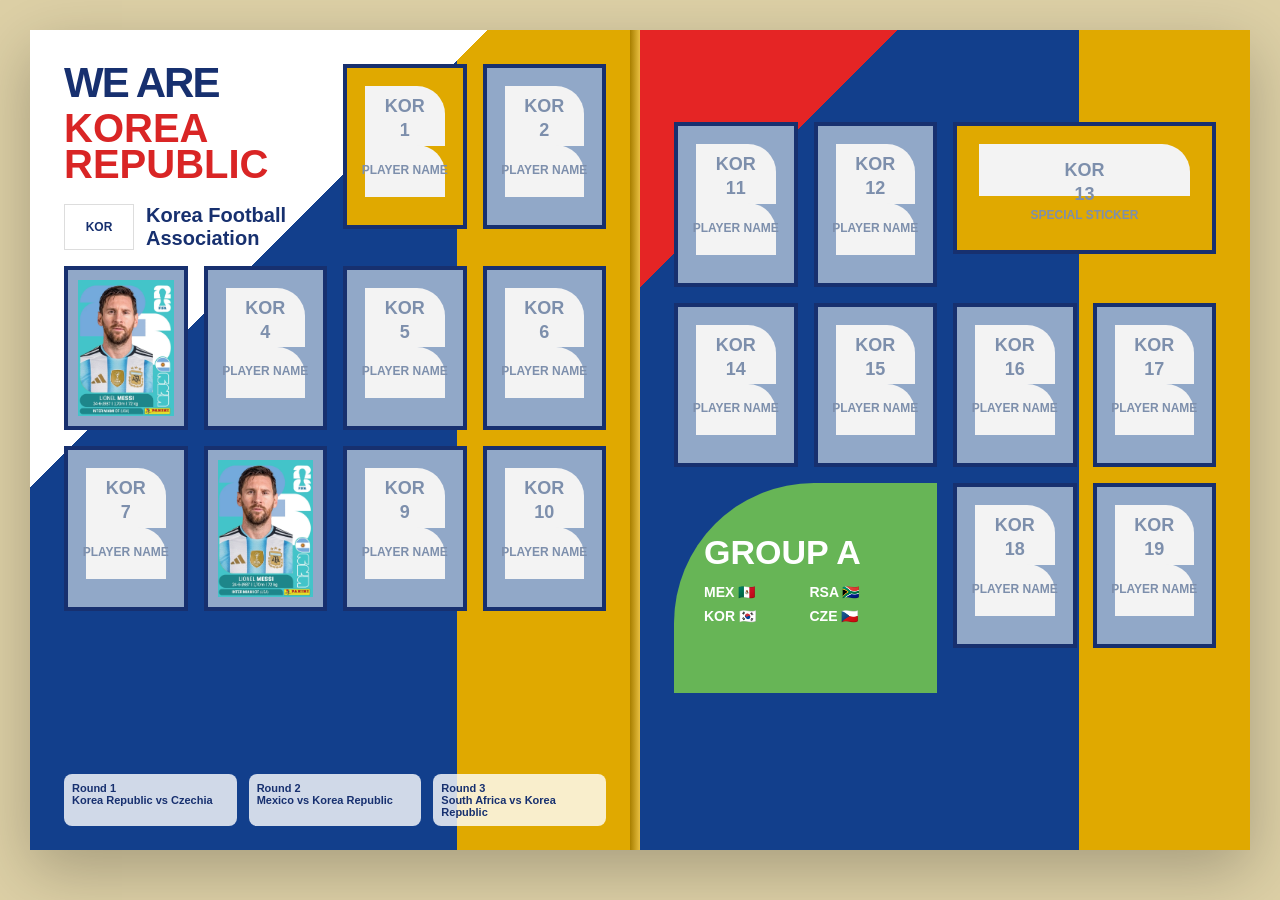
==== team-layout-test.html @ 1a8ede57 "adjust team layout test" ====
<!DOCTYPE html>
<html lang="es">
<head>
<meta charset="UTF-8">
<meta name="viewport" content="width=device-width, initial-scale=1.0">
<title>Team Layout Test</title>

<style>
*{
margin:0;
padding:0;
box-sizing:border-box;
}

body{
font-family:Arial, sans-serif;
background:#ddd0a6;
padding:30px;
}

.album-test{
max-width:1400px;
margin:auto;
background:#123f8c;
display:grid;
grid-template-columns:1fr 1fr;
min-height:820px;
box-shadow:0 20px 60px rgba(0,0,0,.25);
}

.page{
position:relative;
padding:34px;
overflow:hidden;
}

.left-page{
background:
linear-gradient(135deg,#ffffff 0 32%, transparent 32%),
linear-gradient(90deg,#123f8c 0 70%,#e0a900 70%);
}

.right-page{
background:
linear-gradient(135deg,#e52525 0 18%, transparent 18%),
linear-gradient(90deg,#123f8c 0 72%,#e0a900 72%);
}

.left-page .stickers-grid{
position:relative;
z-index:2;
display:grid;
grid-template-columns:repeat(4,1fr);
grid-template-areas:
"header header s1 s2"
"s3 s4 s5 s6"
"s7 s8 s9 s10";
gap:16px;
}

.right-page .stickers-grid{
position:relative;
z-index:2;
display:grid;
grid-template-columns:repeat(4,1fr);
grid-template-areas:
"s11 s12 special special"
"s14 s15 s16 s17"
"group group s18 s19";
gap:16px;
margin-top:58px;
}

.team-header{
grid-area:header;
position:relative;
z-index:2;
align-self:center;
padding-right:10px;
}

.kicker{
font-size:42px;
font-weight:900;
color:#17306f;
letter-spacing:-2px;
line-height:.9;
}

.country-name{
font-size:40px;
font-weight:900;
color:#d92525;
line-height:.9;
text-transform:uppercase;
margin-top:8px;
}

.association{
display:flex;
align-items:center;
gap:12px;
margin-top:22px;
font-size:20px;
font-weight:800;
color:#17306f;
}

.flag{
width:70px;
height:46px;
background:white;
border:1px solid #ddd;
display:flex;
align-items:center;
justify-content:center;
font-size:12px;
font-weight:bold;
}

.slot{
aspect-ratio:3/4;
background:#91a8c8;
border:4px solid #17306f;
position:relative;
padding:10px;
display:flex;
align-items:center;
justify-content:center;
overflow:hidden;
}

.slot.gold{
background:#e0a900;
}

.slot.empty::before{
content:"";
position:absolute;
top:18px;
left:18px;
right:18px;
height:38%;
background:#f3f3f3;
border-radius:0 28px 0 0;
}

.slot.empty::after{
content:"";
position:absolute;
left:18px;
right:18px;
bottom:28px;
height:33%;
background:#f3f3f3;
border-radius:0 28px 0 0;
}

.slot-horizontal{
aspect-ratio:2/1;
}

.slot-horizontal.empty::before{
top:18px;
left:22px;
right:22px;
height:42%;
}

.slot-horizontal.empty::after{
display:none;
}

.code{
position:absolute;
top:28px;
left:0;
right:0;
text-align:center;
font-weight:900;
color:#7d8fac;
font-size:18px;
z-index:2;
}

.number{
position:absolute;
top:52px;
left:0;
right:0;
text-align:center;
font-weight:900;
color:#7d8fac;
font-size:18px;
z-index:2;
}

.name{
position:absolute;
bottom:48px;
left:0;
right:0;
text-align:center;
font-size:12px;
font-weight:800;
color:#7d8fac;
z-index:2;
text-transform:uppercase;
}

.slot-horizontal .code{
top:34px;
}

.slot-horizontal .number{
top:58px;
}

.slot-horizontal .name{
bottom:28px;
}

.sticker-img{
width:100%;
height:100%;
object-fit:cover;
display:block;
}

.group-box{
grid-area:group;
position:relative;
width:100%;
min-height:210px;
background:#67b556;
border-radius:140px 0 0 0;
padding:50px 30px 25px;
color:white;
z-index:2;
align-self:end;
}

.group-box h3{
font-size:34px;
font-weight:900;
margin-bottom:12px;
}

.group-teams{
display:grid;
grid-template-columns:1fr 1fr;
gap:8px;
font-weight:bold;
font-size:14px;
}

.match-strip{
position:absolute;
left:34px;
right:34px;
bottom:24px;
display:grid;
grid-template-columns:repeat(3,1fr);
gap:12px;
z-index:2;
}

.match-card{
background:rgba(255,255,255,.8);
border-radius:8px;
padding:8px;
font-size:11px;
font-weight:bold;
color:#17306f;
}

.spine{
position:absolute;
top:0;
bottom:0;
right:-10px;
width:20px;
background:linear-gradient(90deg,rgba(0,0,0,.25),rgba(255,255,255,.25),rgba(0,0,0,.25));
z-index:5;
}

.slot-1{grid-area:s1;}
.slot-2{grid-area:s2;}
.slot-3{grid-area:s3;}
.slot-4{grid-area:s4;}
.slot-5{grid-area:s5;}
.slot-6{grid-area:s6;}
.slot-7{grid-area:s7;}
.slot-8{grid-area:s8;}
.slot-9{grid-area:s9;}
.slot-10{grid-area:s10;}
.slot-11{grid-area:s11;}
.slot-12{grid-area:s12;}
.slot-13{grid-area:special;}
.slot-14{grid-area:s14;}
.slot-15{grid-area:s15;}
.slot-16{grid-area:s16;}
.slot-17{grid-area:s17;}
.slot-18{grid-area:s18;}
.slot-19{grid-area:s19;}

@media(max-width:900px){
.album-test{
grid-template-columns:1fr;
}

.left-page .stickers-grid,
.right-page .stickers-grid{
grid-template-columns:repeat(2,1fr);
grid-template-areas:none;
}

.team-header,
.group-box,
.slot{
grid-area:auto;
}

.slot-horizontal{
aspect-ratio:3/4;
}

.match-strip{
position:relative;
left:auto;
right:auto;
bottom:auto;
margin-top:30px;
grid-template-columns:1fr;
}
}
</style>
</head>

<body>

<div class="album-test">

<section class="page left-page">

<div class="stickers-grid">

  <div class="team-header">
    <div class="kicker">WE ARE</div>
    <div class="country-name">KOREA REPUBLIC</div>

    <div class="association">
      <div class="flag">KOR</div>
      <div>Korea Football<br>Association</div>
    </div>
  </div>

  <div class="slot gold empty slot-1">
    <div class="code">KOR</div>
    <div class="number">1</div>
    <div class="name">Player Name</div>
  </div>

  <div class="slot empty slot-2">
    <div class="code">KOR</div>
    <div class="number">2</div>
    <div class="name">Player Name</div>
  </div>

  <div class="slot slot-3">
    <img src="assets/img/01.png" class="sticker-img" alt="">
  </div>

  <div class="slot empty slot-4">
    <div class="code">KOR</div>
    <div class="number">4</div>
    <div class="name">Player Name</div>
  </div>

  <div class="slot empty slot-5">
    <div class="code">KOR</div>
    <div class="number">5</div>
    <div class="name">Player Name</div>
  </div>

  <div class="slot empty slot-6">
    <div class="code">KOR</div>
    <div class="number">6</div>
    <div class="name">Player Name</div>
  </div>

  <div class="slot empty slot-7">
    <div class="code">KOR</div>
    <div class="number">7</div>
    <div class="name">Player Name</div>
  </div>

  <div class="slot slot-8">
    <img src="assets/img/01.png" class="sticker-img" alt="">
  </div>

  <div class="slot empty slot-9">
    <div class="code">KOR</div>
    <div class="number">9</div>
    <div class="name">Player Name</div>
  </div>

  <div class="slot empty slot-10">
    <div class="code">KOR</div>
    <div class="number">10</div>
    <div class="name">Player Name</div>
  </div>

</div>

<div class="match-strip">
  <div class="match-card">Round 1<br>Korea Republic vs Czechia</div>
  <div class="match-card">Round 2<br>Mexico vs Korea Republic</div>
  <div class="match-card">Round 3<br>South Africa vs Korea Republic</div>
</div>

<div class="spine"></div>

</section>

<section class="page right-page">

<div class="stickers-grid">

  <div class="slot empty slot-11">
    <div class="code">KOR</div>
    <div class="number">11</div>
    <div class="name">Player Name</div>
  </div>

  <div class="slot empty slot-12">
    <div class="code">KOR</div>
    <div class="number">12</div>
    <div class="name">Player Name</div>
  </div>

  <div class="slot gold empty slot-13 slot-horizontal">
    <div class="code">KOR</div>
    <div class="number">13</div>
    <div class="name">Special Sticker</div>
  </div>

  <div class="slot empty slot-14">
    <div class="code">KOR</div>
    <div class="number">14</div>
    <div class="name">Player Name</div>
  </div>

  <div class="slot empty slot-15">
    <div class="code">KOR</div>
    <div class="number">15</div>
    <div class="name">Player Name</div>
  </div>

  <div class="slot empty slot-16">
    <div class="code">KOR</div>
    <div class="number">16</div>
    <div class="name">Player Name</div>
  </div>

  <div class="slot empty slot-17">
    <div class="code">KOR</div>
    <div class="number">17</div>
    <div class="name">Player Name</div>
  </div>

  <div class="group-box">
    <h3>GROUP A</h3>
    <div class="group-teams">
      <span>MEX 🇲🇽</span>
      <span>RSA 🇿🇦</span>
      <span>KOR 🇰🇷</span>
      <span>CZE 🇨🇿</span>
    </div>
  </div>

  <div class="slot empty slot-18">
    <div class="code">KOR</div>
    <div class="number">18</div>
    <div class="name">Player Name</div>
  </div>

  <div class="slot empty slot-19">
    <div class="code">KOR</div>
    <div class="number">19</div>
    <div class="name">Player Name</div>
  </div>

</div>

</section>

</div>

</body>
</html>
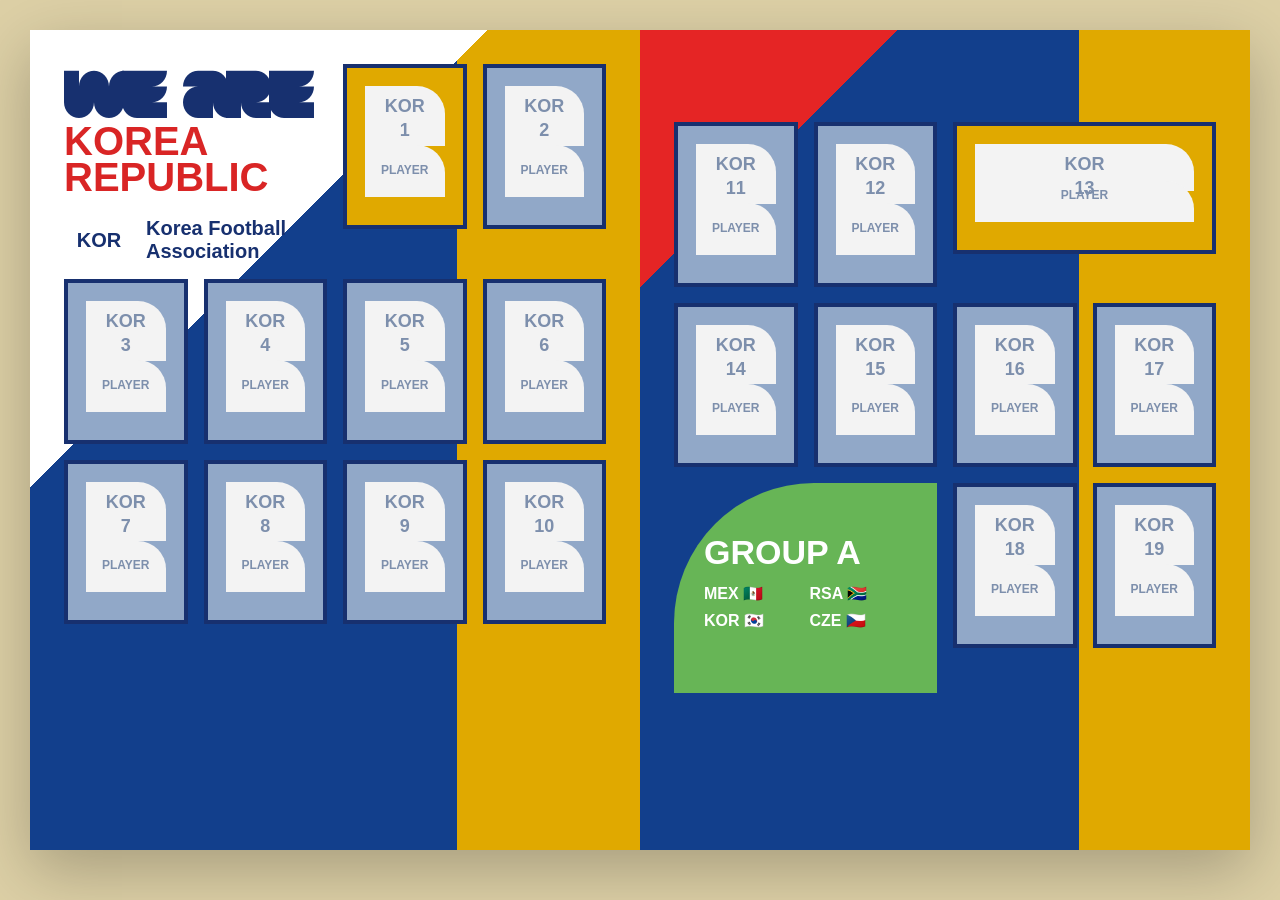
==== commit 480ed4d5: "weare font" ====
--- a/team-layout-test.html
+++ b/team-layout-test.html
@@ -12,8 +12,18 @@
 box-sizing:border-box;
 }
 
+@font-face{
+font-family:"Fifa26";
+src:url(
+"assets/fonts/fifa-26.otf.woff2"
+) format("woff2");
+
+font-weight:900;
+font-style:normal;
+}
+
 body{
-font-family:Arial, sans-serif;
+font-family:Arial,sans-serif;
 background:#ddd0a6;
 padding:30px;
 }
@@ -36,19 +46,17 @@
 
 .left-page{
 background:
-linear-gradient(135deg,#ffffff 0 32%, transparent 32%),
+linear-gradient(135deg,#ffffff 0 32%,transparent 32%),
 linear-gradient(90deg,#123f8c 0 70%,#e0a900 70%);
 }
 
 .right-page{
 background:
-linear-gradient(135deg,#e52525 0 18%, transparent 18%),
+linear-gradient(135deg,#e52525 0 18%,transparent 18%),
 linear-gradient(90deg,#123f8c 0 72%,#e0a900 72%);
 }
 
 .left-page .stickers-grid{
-position:relative;
-z-index:2;
 display:grid;
 grid-template-columns:repeat(4,1fr);
 grid-template-areas:
@@ -59,8 +67,6 @@
 }
 
 .right-page .stickers-grid{
-position:relative;
-z-index:2;
 display:grid;
 grid-template-columns:repeat(4,1fr);
 grid-template-areas:
@@ -73,18 +79,17 @@
 
 .team-header{
 grid-area:header;
-position:relative;
-z-index:2;
-align-self:center;
 padding-right:10px;
 }
 
 .kicker{
-font-size:42px;
-font-weight:900;
+font-family:"Fifa26",Arial,sans-serif;
+font-size:60px;
+line-height:.65;
+letter-spacing:-5px;
+transform:scaleY(1.05);
 color:#17306f;
-letter-spacing:-2px;
-line-height:.9;
+margin-bottom: 20px;
 }
 
 .country-name{
@@ -92,13 +97,11 @@
 font-weight:900;
 color:#d92525;
 line-height:.9;
-text-transform:uppercase;
 margin-top:8px;
 }
 
 .association{
 display:flex;
-align-items:center;
 gap:12px;
 margin-top:22px;
 font-size:20px;
@@ -110,11 +113,9 @@
 width:70px;
 height:46px;
 background:white;
-border:1px solid #ddd;
 display:flex;
 align-items:center;
 justify-content:center;
-font-size:12px;
 font-weight:bold;
 }
 
@@ -123,15 +124,19 @@
 background:#91a8c8;
 border:4px solid #17306f;
 position:relative;
-padding:10px;
+overflow:hidden;
+cursor:pointer;
 display:flex;
 align-items:center;
 justify-content:center;
-overflow:hidden;
 }
 
 .slot.gold{
 background:#e0a900;
+}
+
+.slot-horizontal{
+aspect-ratio:2/1;
 }
 
 .slot.empty::before{
@@ -154,21 +159,6 @@
 height:33%;
 background:#f3f3f3;
 border-radius:0 28px 0 0;
-}
-
-.slot-horizontal{
-aspect-ratio:2/1;
-}
-
-.slot-horizontal.empty::before{
-top:18px;
-left:22px;
-right:22px;
-height:42%;
-}
-
-.slot-horizontal.empty::after{
-display:none;
 }
 
 .code{
@@ -208,16 +198,8 @@
 text-transform:uppercase;
 }
 
-.slot-horizontal .code{
-top:34px;
-}
-
-.slot-horizontal .number{
-top:58px;
-}
-
-.slot-horizontal .name{
-bottom:28px;
+.filled{
+padding:0;
 }
 
 .sticker-img{
@@ -227,22 +209,28 @@
 display:block;
 }
 
+.sticker-label{
+position:absolute;
+bottom:10px;
+left:10px;
+background:white;
+padding:5px 10px;
+font-size:12px;
+font-weight:bold;
+border-radius:8px;
+}
+
 .group-box{
 grid-area:group;
-position:relative;
-width:100%;
-min-height:210px;
 background:#67b556;
 border-radius:140px 0 0 0;
 padding:50px 30px 25px;
 color:white;
-z-index:2;
-align-self:end;
+min-height:210px;
 }
 
 .group-box h3{
 font-size:34px;
-font-weight:900;
 margin-bottom:12px;
 }
 
@@ -251,37 +239,6 @@
 grid-template-columns:1fr 1fr;
 gap:8px;
 font-weight:bold;
-font-size:14px;
-}
-
-.match-strip{
-position:absolute;
-left:34px;
-right:34px;
-bottom:24px;
-display:grid;
-grid-template-columns:repeat(3,1fr);
-gap:12px;
-z-index:2;
-}
-
-.match-card{
-background:rgba(255,255,255,.8);
-border-radius:8px;
-padding:8px;
-font-size:11px;
-font-weight:bold;
-color:#17306f;
-}
-
-.spine{
-position:absolute;
-top:0;
-bottom:0;
-right:-10px;
-width:20px;
-background:linear-gradient(90deg,rgba(0,0,0,.25),rgba(255,255,255,.25),rgba(0,0,0,.25));
-z-index:5;
 }
 
 .slot-1{grid-area:s1;}
@@ -303,37 +260,6 @@
 .slot-17{grid-area:s17;}
 .slot-18{grid-area:s18;}
 .slot-19{grid-area:s19;}
-
-@media(max-width:900px){
-.album-test{
-grid-template-columns:1fr;
-}
-
-.left-page .stickers-grid,
-.right-page .stickers-grid{
-grid-template-columns:repeat(2,1fr);
-grid-template-areas:none;
-}
-
-.team-header,
-.group-box,
-.slot{
-grid-area:auto;
-}
-
-.slot-horizontal{
-aspect-ratio:3/4;
-}
-
-.match-strip{
-position:relative;
-left:auto;
-right:auto;
-bottom:auto;
-margin-top:30px;
-grid-template-columns:1fr;
-}
-}
 </style>
 </head>
 
@@ -345,81 +271,28 @@
 
 <div class="stickers-grid">
 
-  <div class="team-header">
-    <div class="kicker">WE ARE</div>
-    <div class="country-name">KOREA REPUBLIC</div>
-
-    <div class="association">
-      <div class="flag">KOR</div>
-      <div>Korea Football<br>Association</div>
-    </div>
-  </div>
-
-  <div class="slot gold empty slot-1">
-    <div class="code">KOR</div>
-    <div class="number">1</div>
-    <div class="name">Player Name</div>
-  </div>
-
-  <div class="slot empty slot-2">
-    <div class="code">KOR</div>
-    <div class="number">2</div>
-    <div class="name">Player Name</div>
-  </div>
-
-  <div class="slot slot-3">
-    <img src="assets/img/01.png" class="sticker-img" alt="">
-  </div>
-
-  <div class="slot empty slot-4">
-    <div class="code">KOR</div>
-    <div class="number">4</div>
-    <div class="name">Player Name</div>
-  </div>
-
-  <div class="slot empty slot-5">
-    <div class="code">KOR</div>
-    <div class="number">5</div>
-    <div class="name">Player Name</div>
-  </div>
-
-  <div class="slot empty slot-6">
-    <div class="code">KOR</div>
-    <div class="number">6</div>
-    <div class="name">Player Name</div>
-  </div>
-
-  <div class="slot empty slot-7">
-    <div class="code">KOR</div>
-    <div class="number">7</div>
-    <div class="name">Player Name</div>
-  </div>
-
-  <div class="slot slot-8">
-    <img src="assets/img/01.png" class="sticker-img" alt="">
-  </div>
-
-  <div class="slot empty slot-9">
-    <div class="code">KOR</div>
-    <div class="number">9</div>
-    <div class="name">Player Name</div>
-  </div>
-
-  <div class="slot empty slot-10">
-    <div class="code">KOR</div>
-    <div class="number">10</div>
-    <div class="name">Player Name</div>
-  </div>
-
-</div>
-
-<div class="match-strip">
-  <div class="match-card">Round 1<br>Korea Republic vs Czechia</div>
-  <div class="match-card">Round 2<br>Mexico vs Korea Republic</div>
-  <div class="match-card">Round 3<br>South Africa vs Korea Republic</div>
-</div>
-
-<div class="spine"></div>
+<div class="team-header">
+<div class="kicker">WE ARE</div>
+<div class="country-name">KOREA REPUBLIC</div>
+
+<div class="association">
+<div class="flag">KOR</div>
+<div>Korea Football<br>Association</div>
+</div>
+</div>
+
+<div class="slot gold empty slot-1 sticker-slot" data-id="1"></div>
+<div class="slot empty slot-2 sticker-slot" data-id="2"></div>
+<div class="slot empty slot-3 sticker-slot" data-id="3"></div>
+<div class="slot empty slot-4 sticker-slot" data-id="4"></div>
+<div class="slot empty slot-5 sticker-slot" data-id="5"></div>
+<div class="slot empty slot-6 sticker-slot" data-id="6"></div>
+<div class="slot empty slot-7 sticker-slot" data-id="7"></div>
+<div class="slot empty slot-8 sticker-slot" data-id="8"></div>
+<div class="slot empty slot-9 sticker-slot" data-id="9"></div>
+<div class="slot empty slot-10 sticker-slot" data-id="10"></div>
+
+</div>
 
 </section>
 
@@ -427,75 +300,150 @@
 
 <div class="stickers-grid">
 
-  <div class="slot empty slot-11">
-    <div class="code">KOR</div>
-    <div class="number">11</div>
-    <div class="name">Player Name</div>
-  </div>
-
-  <div class="slot empty slot-12">
-    <div class="code">KOR</div>
-    <div class="number">12</div>
-    <div class="name">Player Name</div>
-  </div>
-
-  <div class="slot gold empty slot-13 slot-horizontal">
-    <div class="code">KOR</div>
-    <div class="number">13</div>
-    <div class="name">Special Sticker</div>
-  </div>
-
-  <div class="slot empty slot-14">
-    <div class="code">KOR</div>
-    <div class="number">14</div>
-    <div class="name">Player Name</div>
-  </div>
-
-  <div class="slot empty slot-15">
-    <div class="code">KOR</div>
-    <div class="number">15</div>
-    <div class="name">Player Name</div>
-  </div>
-
-  <div class="slot empty slot-16">
-    <div class="code">KOR</div>
-    <div class="number">16</div>
-    <div class="name">Player Name</div>
-  </div>
-
-  <div class="slot empty slot-17">
-    <div class="code">KOR</div>
-    <div class="number">17</div>
-    <div class="name">Player Name</div>
-  </div>
-
-  <div class="group-box">
-    <h3>GROUP A</h3>
-    <div class="group-teams">
-      <span>MEX 🇲🇽</span>
-      <span>RSA 🇿🇦</span>
-      <span>KOR 🇰🇷</span>
-      <span>CZE 🇨🇿</span>
-    </div>
-  </div>
-
-  <div class="slot empty slot-18">
-    <div class="code">KOR</div>
-    <div class="number">18</div>
-    <div class="name">Player Name</div>
-  </div>
-
-  <div class="slot empty slot-19">
-    <div class="code">KOR</div>
-    <div class="number">19</div>
-    <div class="name">Player Name</div>
-  </div>
+<div class="slot empty slot-11 sticker-slot" data-id="11"></div>
+<div class="slot empty slot-12 sticker-slot" data-id="12"></div>
+
+<div class="slot gold empty slot-13 slot-horizontal sticker-slot"
+data-id="13"></div>
+
+<div class="slot empty slot-14 sticker-slot" data-id="14"></div>
+<div class="slot empty slot-15 sticker-slot" data-id="15"></div>
+<div class="slot empty slot-16 sticker-slot" data-id="16"></div>
+<div class="slot empty slot-17 sticker-slot" data-id="17"></div>
+
+<div class="group-box">
+<h3>GROUP A</h3>
+
+<div class="group-teams">
+<span>MEX 🇲🇽</span>
+<span>RSA 🇿🇦</span>
+<span>KOR 🇰🇷</span>
+<span>CZE 🇨🇿</span>
+</div>
+
+</div>
+
+<div class="slot empty slot-18 sticker-slot" data-id="18"></div>
+<div class="slot empty slot-19 sticker-slot" data-id="19"></div>
 
 </div>
 
 </section>
 
 </div>
+
+<script>
+
+const slots =
+document.querySelectorAll(
+".sticker-slot"
+);
+
+let albumData =
+JSON.parse(
+localStorage.getItem(
+"teamAlbum"
+)
+) || {};
+
+render();
+
+slots.forEach(slot=>{
+
+slot.addEventListener(
+"click",
+()=>{
+
+const id =
+slot.dataset.id;
+
+albumData[id] =
+!albumData[id];
+
+saveAlbum();
+
+render();
+
+}
+);
+
+});
+
+function render(){
+
+slots.forEach(slot=>{
+
+const id =
+slot.dataset.id;
+
+slot.innerHTML="";
+
+slot.classList.remove(
+"filled"
+);
+
+slot.classList.add(
+"empty"
+);
+
+if(albumData[id]){
+
+slot.classList.add(
+"filled"
+);
+
+slot.classList.remove(
+"empty"
+);
+
+slot.innerHTML=
+`
+<img
+src="assets/img/01.png"
+class="sticker-img">
+
+<div class="sticker-label">
+
+KOR ${id}
+
+</div>
+`;
+
+}else{
+
+slot.innerHTML=
+`
+<div class="code">
+KOR
+</div>
+
+<div class="number">
+${id}
+</div>
+
+<div class="name">
+PLAYER
+</div>
+`;
+
+}
+
+});
+
+}
+
+function saveAlbum(){
+
+localStorage.setItem(
+"teamAlbum",
+JSON.stringify(
+albumData
+)
+);
+
+}
+
+</script>
 
 </body>
 </html>
